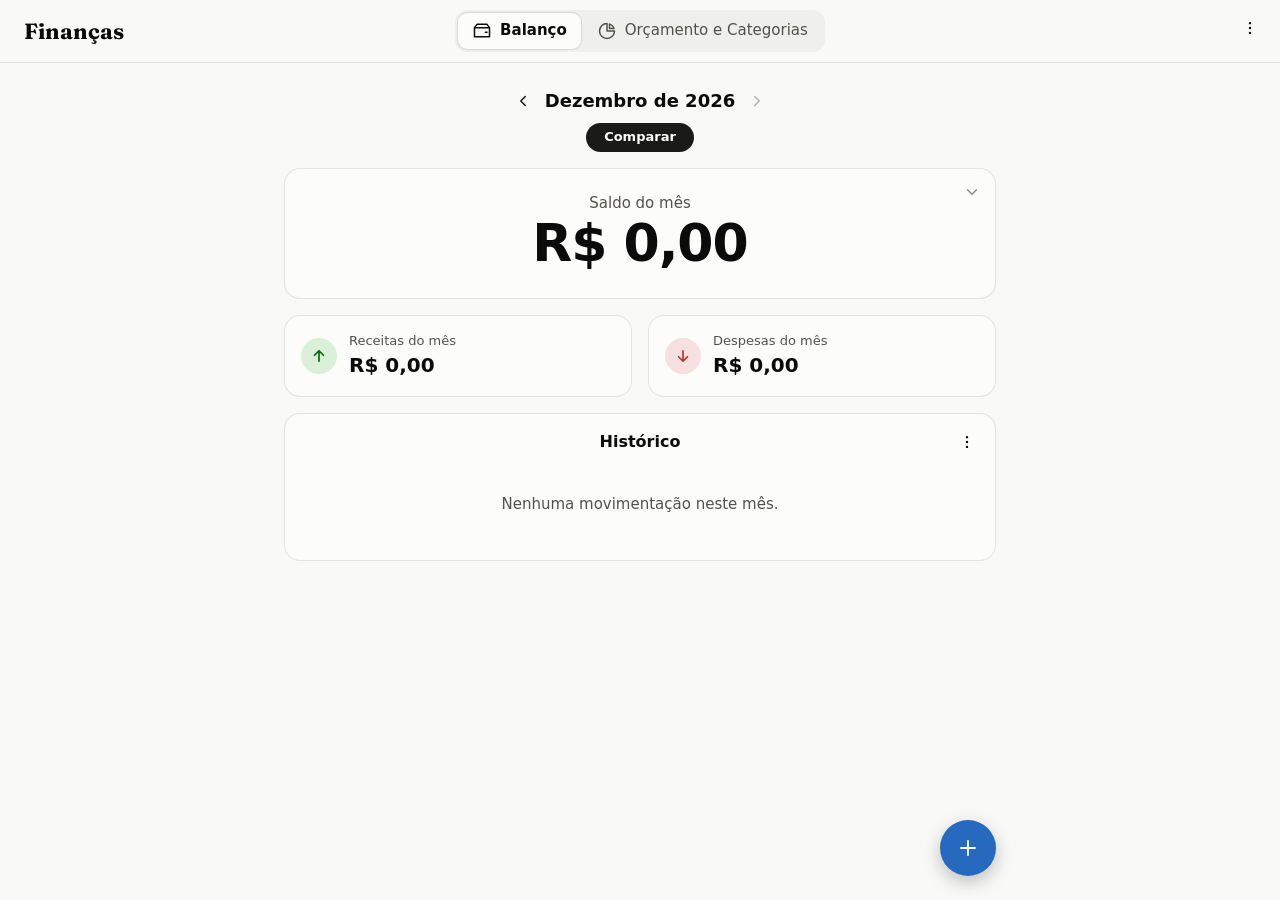
==== index.html @ 1b0b6539 "Finanças Pessoais 2.0 App de finanças pessoais (PWA + APK Android) em HTML, CSS e JavaScript puro: c" ====
<!doctype html>
<html lang="pt-BR">
<head>
  <meta charset="utf-8">
  <meta name="viewport" content="width=device-width, initial-scale=1, viewport-fit=cover">
  <title>Finanças Pessoais</title>
  <meta name="description" content="Controle de receitas, despesas, categorias e orçamentos mensais. Seus dados ficam só neste dispositivo.">
  <meta name="theme-color" content="#f9f9f7" media="(prefers-color-scheme: light)">
  <meta name="theme-color" content="#0d0d0d" media="(prefers-color-scheme: dark)">
  <link rel="manifest" href="manifest.webmanifest">
  <link rel="icon" href="icons/icon-192.png">
  <link rel="apple-touch-icon" href="icons/icon-192.png">
  <link rel="stylesheet" href="css/styles.css">
  <!-- Modo rápido do widget de voz: marcado antes de desenhar, para o app não piscar por trás. -->
  <script>if (new URLSearchParams(location.search).get('voz') === '1') document.documentElement.classList.add('quick');</script>
</head>
<body>
  <header class="top">
    <p class="brand">Finanças</p>
    <nav class="tabs" aria-label="Principal">
      <button type="button" id="tabBalanco">
        <svg viewBox="0 0 24 24" aria-hidden="true"><path d="M3 8h18v11H3zM3 8l3-4h12l3 4M16 13.5h2"/></svg>
        <span>Balanço</span>
      </button>
      <button type="button" id="tabOrcamento">
        <svg viewBox="0 0 24 24" aria-hidden="true"><path d="M12 3a9 9 0 1 0 9 9h-9z"/><path d="M15 3.5A9 9 0 0 1 20.500 9H15z"/></svg>
        <span>Orçamento e Categorias</span>
      </button>
    </nav>
    <div class="app-menu-wrap">
      <button type="button" class="icon-btn" id="appMenuBtn" aria-label="Mais opções" aria-haspopup="menu" aria-expanded="false">
        <svg viewBox="0 0 24 24" aria-hidden="true"><path d="M12 5.5v.01M12 12v.01M12 18.5v.01"/></svg>
      </button>
      <div class="hist-menu app-menu" id="appMenu" role="menu" hidden>
        <button type="button" role="menuitem" id="backupBtn">
          <svg viewBox="0 0 24 24" aria-hidden="true"><path d="M12 4v11M7 10l5 5 5-5M5 19h14"/></svg>
          <span>Fazer backup</span>
        </button>
      </div>
    </div>
  </header>

  <main class="main" id="view"></main>

  <div class="fab-wrap" id="fabWrap">
    <div class="fab-menu" id="fabMenu" hidden>
      <button type="button" class="btn income" id="addIncome">Receita</button>
      <button type="button" class="btn expense" id="addExpense">Despesa</button>
      <button type="button" class="btn voice" id="addVoice">
        <svg viewBox="0 0 24 24" aria-hidden="true"><rect x="9" y="3" width="6" height="11" rx="3"/><path d="M5 11a7 7 0 0 0 14 0M12 18v3"/></svg>
        Por voz
      </button>
    </div>
    <button type="button" class="fab" id="fab" aria-label="Adicionar movimentação" aria-expanded="false" aria-controls="fabMenu">
      <svg viewBox="0 0 24 24" aria-hidden="true"><path d="M12 5v14M5 12h14"/></svg>
    </button>
  </div>
  <button type="button" class="fab fab-manage" id="manageBtn" aria-label="Gerenciar categorias e orçamentos" hidden>
    <svg viewBox="0 0 24 24" aria-hidden="true"><path d="M4 7h10M18 7h2M4 17h2M10 17h10"/><circle cx="16" cy="7" r="2"/><circle cx="8" cy="17" r="2"/></svg>
  </button>

  <dialog id="txDialog" aria-labelledby="txTitle">
    <form id="txForm" novalidate>
      <h2 id="txTitle"></h2>
      <p class="voice-heard" id="txHeard" hidden></p>
      <label class="field">Valor (R$)
        <input id="txAmount" inputmode="decimal" autocomplete="off" placeholder="0,00" required>
      </label>
      <div class="field" id="txCatField">
        <span id="txCatLabel">Categoria</span>
        <select id="txCat" class="sr-only" tabindex="-1" aria-hidden="true"></select>
        <button type="button" class="cat-select" id="txCatBtn" aria-haspopup="listbox" aria-expanded="false" aria-controls="txCatList" aria-labelledby="txCatLabel txCatBtn"></button>
        <div class="cat-picker" id="txCatList" role="listbox" aria-labelledby="txCatLabel" hidden></div>
      </div>
      <label class="field" id="txDescField">Detalhes (opcional)
        <textarea id="txDesc" rows="3" maxlength="300" placeholder="Ex.: corrida até a faculdade"></textarea>
      </label>
      <label class="field" id="txDateField">Data
        <input id="txDate" type="date">
      </label>
      <p class="form-error" id="txError" role="alert"></p>
      <div class="dialog-actions">
        <button type="button" class="btn danger-ghost" id="txDelete" hidden>Excluir</button>
        <span class="spacer"></span>
        <button type="button" class="btn" id="txCancel">Cancelar</button>
        <button type="submit" class="btn primary">Confirmar</button>
      </div>
    </form>
  </dialog>

  <dialog id="manageDialog" class="wide" aria-labelledby="manageTitle">
    <div class="dialog-head">
      <span class="dialog-head-spacer" aria-hidden="true"></span>
      <h2 id="manageTitle">Gerenciar</h2>
      <button type="button" class="icon-btn" id="manageClose" aria-label="Fechar">×</button>
    </div>
    <div class="seg" role="tablist" aria-label="Gerenciamento">
      <button type="button" role="tab" id="manageTabCats">Categorias</button>
      <button type="button" role="tab" id="manageTabBudget">Orçamento</button>
    </div>
    <div id="manageBody"></div>
  </dialog>

  <dialog id="catDialog" aria-labelledby="catTitle">
    <form id="catForm" novalidate>
      <h2 id="catTitle"></h2>
      <fieldset class="field-set" id="catKindField">
        <legend>Tipo</legend>
        <label><input type="radio" name="catKind" value="main" checked> Categoria principal</label>
        <label><input type="radio" name="catKind" value="sub"> Subcategoria</label>
        <label><input type="radio" name="catKind" value="independent"> Categoria independente</label>
      </fieldset>
      <label class="field">Nome
        <input id="catName" maxlength="60" autocomplete="off">
      </label>
      <div class="field" id="catParentField">
        <span id="catParentLabel">Categoria principal</span>
        <select id="catParent" class="sr-only" tabindex="-1" aria-hidden="true"></select>
        <button type="button" class="cat-select" id="catParentBtn" aria-haspopup="listbox" aria-expanded="false" aria-controls="catParentList" aria-labelledby="catParentLabel catParentBtn"></button>
        <div class="cat-picker" id="catParentList" role="listbox" aria-labelledby="catParentLabel" hidden></div>
      </div>
      <div class="field" id="catColorField">
        <span id="catColorLabel">Cor</span>
        <div class="color-grid" id="catColors" role="radiogroup" aria-labelledby="catColorLabel"></div>
      </div>
      <p class="color-note" id="catColorNote" hidden></p>
      <div class="field">
        <span id="catIconLabel">Ícone</span>
        <div class="icon-grid" id="catIcons" role="radiogroup" aria-labelledby="catIconLabel"></div>
      </div>
      <p class="form-error" id="catError" role="alert"></p>
      <div class="dialog-actions">
        <span class="spacer"></span>
        <button type="button" class="btn" id="catCancel">Cancelar</button>
        <button type="submit" class="btn primary">Salvar</button>
      </div>
    </form>
  </dialog>

  <dialog id="subDialog" aria-labelledby="subTitle">
    <div class="dialog-head">
      <span class="dialog-head-spacer" aria-hidden="true"></span>
      <h2 id="subTitle" class="sub-dialog-title"></h2>
      <button type="button" class="icon-btn" id="subClose" aria-label="Fechar">×</button>
    </div>
    <div id="subBody"></div>
  </dialog>

  <dialog id="typeDialog" aria-labelledby="typeTitle">
    <div class="dialog-head">
      <span class="dialog-head-spacer" aria-hidden="true"></span>
      <h2 id="typeTitle" class="sub-dialog-title"></h2>
      <button type="button" class="icon-btn" id="typeClose" aria-label="Fechar">×</button>
    </div>
    <div id="typeBody"></div>
  </dialog>

  <dialog id="histDialog" aria-labelledby="histTitle">
    <div class="dialog-head">
      <span class="dialog-head-spacer" aria-hidden="true"></span>
      <h2 id="histTitle">Editar movimentações</h2>
      <button type="button" class="icon-btn" id="histClose" aria-label="Fechar">×</button>
    </div>
    <p class="hist-sub" id="histSub"></p>
    <div id="histBody"></div>
  </dialog>

  <dialog id="cmpDialog" aria-labelledby="cmpTitle">
    <div class="dialog-head">
      <span class="dialog-head-spacer" aria-hidden="true"></span>
      <h2 id="cmpTitle">Comparar meses</h2>
      <button type="button" class="icon-btn" id="cmpClose" aria-label="Fechar">×</button>
    </div>
    <div id="cmpBody"></div>
  </dialog>

  <dialog id="confirmDialog" aria-labelledby="confirmTitle">
    <form method="dialog">
      <h2 id="confirmTitle"></h2>
      <p id="confirmBody"></p>
      <div class="dialog-actions">
        <span class="spacer"></span>
        <button class="btn" value="cancel">Cancelar</button>
        <button class="btn danger" value="ok" id="confirmOk"></button>
      </div>
    </form>
  </dialog>

  <div id="tooltip" class="tooltip" hidden></div>
  <div id="toast" class="toast" role="status" hidden></div>

  <script type="module" src="js/app.js"></script>
</body>
</html>
---- css/styles.css ----
:root {
  color-scheme: light;
  --page: #f9f9f7;
  --surface: #fcfcfb;
  --ink: #0b0b0b;
  --ink-2: #52514e;
  --muted: #898781;
  --grid: #e1e0d9;
  --axis: #c3c2b7;
  --border: rgba(11, 11, 11, .1);
  --wash: rgba(11, 11, 11, .04);
  --accent: #256abf;
  --income: #006300;
  --income-fill: #0ca30c;
  --expense: #b92f2f;
  --expense-fill: #d03b3b;
  --series-1: #2a78d6;
  --series-2: #eb6834;
  --series-3: #1baf7a;
  --series-4: #eda100;
  --series-5: #e87ba4;
  --series-6: #008300;
  --series-7: #6250d6;
  --series-8: #e34948;
  --tabbar-h: 62px;
  font-family: system-ui, -apple-system, "Segoe UI", sans-serif;
}

@media (prefers-color-scheme: dark) {
  :root {
    color-scheme: dark;
    --page: #0d0d0d;
    --surface: #1a1a19;
    --ink: #f0efec;
    --ink-2: #c3c2b7;
    --grid: #2c2c2a;
    --axis: #383835;
    --border: rgba(255, 255, 255, .1);
    --wash: rgba(255, 255, 255, .06);
    --income: #0ca30c;
    --expense: #e66767;
    --series-1: #3987e5;
    --series-2: #d95926;
    --series-3: #199e70;
    --series-4: #c98500;
    --series-5: #d55181;
    --series-6: #008300;
    --series-7: #9085e9;
    --series-8: #e66767;
  }
}

/* Fonte do título "Finanças" (Fraunces, SIL Open Font License, ver css/fonts/fraunces-OFL.txt). Vai dentro do app: o APK não usa internet. */
@font-face {
  font-family: "Fraunces";
  src: url("fonts/fraunces-700.woff2") format("woff2");
  font-weight: 700;
  font-style: normal;
  font-display: swap;
}

* { box-sizing: border-box; }
/* A página só rola na vertical: nada de arrastar para os lados nem "esticar" nas bordas. */
html, body { max-width: 100%; overflow-x: clip; overscroll-behavior: none; }
html { touch-action: pan-y; -webkit-text-size-adjust: 100%; text-size-adjust: 100%; }
[hidden] { display: none !important; }

body {
  margin: 0;
  background: var(--page);
  color: var(--ink);
  font-size: 15px;
  line-height: 1.45;
}

h1, h2, h3, p { margin: 0; }
h1 { font-size: 18px; font-weight: 650; }
h2 { font-size: 16px; font-weight: 600; }

button, input, select, textarea { font: inherit; color: inherit; }

:focus-visible { outline: 2px solid var(--accent); outline-offset: 2px; }

svg { fill: none; stroke: currentColor; stroke-width: 1.8; stroke-linecap: round; stroke-linejoin: round; }

/* Estrutura */
.top {
  position: sticky; top: 0; z-index: 10;
  display: grid; grid-template-columns: 1fr auto 1fr; align-items: center; gap: 12px;
  min-height: calc(57px + env(safe-area-inset-top, 0px));
  padding: calc(10px + env(safe-area-inset-top, 0px)) 24px 10px;
  background: var(--page);
  border-bottom: 1px solid var(--border);
}
.brand { font-family: "Fraunces", Georgia, serif; font-weight: 700; font-size: 22px; line-height: 1.2; }
.fab svg, .tabs svg { width: 20px; height: 20px; }

.tabs { display: flex; gap: 2px; padding: 3px; border-radius: 12px; background: var(--wash); }
.tabs button {
  display: flex; align-items: center; gap: 8px;
  padding: 7px 14px; border: 0; border-radius: 9px;
  background: none; color: var(--ink-2); font-weight: 500; cursor: pointer;
  transition: background-color .16s, color .16s;
}
.tabs button[aria-current="page"] { background: var(--surface); color: var(--ink); font-weight: 600; box-shadow: 0 0 0 1px var(--border); }

.main {
  max-width: 760px; margin-inline: auto;
  padding: 20px 24px 112px;
  display: flex; flex-direction: column; gap: 16px;
  animation: enter .18s ease-out;
}

@keyframes enter { from { opacity: 0; transform: translateY(4px); } }

/* Seletor de mês */
.month { display: flex; align-items: center; justify-content: center; flex-wrap: wrap; gap: 2px 4px; }
.month h1 { min-width: 160px; text-align: center; }
.month-actions { flex-basis: 100%; display: flex; justify-content: center; }
.compare-btn {
  margin-top: 2px; padding: 5px 18px; border-radius: 999px; border: 0;
  background: #1a1a19; color: #fff; font: inherit; font-size: 13px; font-weight: 600; cursor: pointer;
}
.compare-btn:hover { filter: brightness(1.08); }
@media (prefers-color-scheme: dark) { .compare-btn { box-shadow: 0 0 0 1px rgba(255, 255, 255, .14); } }

/* Controles */
.btn {
  border: 1px solid var(--border); background: var(--surface);
  border-radius: 10px; padding: 8px 14px; cursor: pointer; font-weight: 500;
  transition: filter .14s, background-color .14s;
}
.btn:hover { background: var(--wash); }
.btn.primary { background: var(--accent); color: #fff; border-color: transparent; }
.btn.income { background: #0a7f0a; color: #fff; border-color: transparent; }
.btn.expense { background: var(--expense-fill); color: #fff; border-color: transparent; }
.btn.voice { display: inline-flex; align-items: center; justify-content: center; gap: 8px; background: var(--accent); color: #fff; border-color: transparent; }
.btn.voice svg { width: 18px; height: 18px; stroke-width: 2; }
.btn.voice:hover { filter: brightness(1.08); }
.voice-heard { margin-top: -6px; padding: 8px 12px; border-radius: 12px; background: var(--wash); color: var(--ink-2); font-size: 14px; font-style: italic; overflow-wrap: anywhere; }
.voice-check { display: block; margin-top: 4px; font-style: normal; color: var(--ink); }
.voice-swap { margin-left: 2px; padding: 2px 8px; border: 0; border-radius: 99px; background: color-mix(in srgb, var(--accent) 16%, transparent); color: var(--accent); font: inherit; font-weight: 600; cursor: pointer; }
.btn.danger { background: var(--expense-fill); color: #fff; border-color: transparent; }
.btn.primary:hover, .btn.income:hover, .btn.expense:hover, .btn.danger:hover { filter: brightness(1.08); }
.btn.danger-ghost { color: var(--expense); }

.icon-btn {
  display: inline-grid; place-items: center; flex: none;
  width: 36px; height: 36px; padding: 0; border: 0; border-radius: 9px;
  background: none; cursor: pointer; font-size: 22px; line-height: 1;
}
.icon-btn svg { width: 18px; height: 18px; }
.icon-btn:hover:not(:disabled) { background: var(--wash); }
.icon-btn:disabled { opacity: .3; cursor: default; }

input:not([type="radio"]), select, textarea {
  width: 100%; min-height: 40px; padding: 8px 10px;
  background: var(--surface);
  border: 1px solid var(--axis); border-radius: 9px;
}

.field { display: block; color: var(--ink-2); font-size: 13px; font-weight: 500; }
.field textarea { display: block; resize: vertical; line-height: 1.4; }
.field input, .field select, .field textarea { margin-top: 4px; color: var(--ink); font-size: 15px; font-weight: 400; }

.field-set { display: flex; flex-direction: column; gap: 6px; margin: 0; padding: 0; border: 0; }
.field-set legend { padding: 0; margin-bottom: 4px; color: var(--ink-2); font-size: 13px; font-weight: 500; }
.field-set label { display: flex; align-items: center; gap: 8px; }

.seg { display: flex; gap: 2px; padding: 3px; border-radius: 10px; background: var(--wash); }
.seg button {
  flex: 1; padding: 6px 14px; border: 0; border-radius: 8px;
  background: none; color: var(--ink-2); font-weight: 500; cursor: pointer;
}
.seg button[aria-selected="true"] { background: var(--surface); color: var(--ink); box-shadow: 0 0 0 1px var(--border); }

/* Botão flutuante */
.fab-wrap, .fab-manage {
  position: fixed; z-index: 9;
  right: max(24px, calc((100vw - 760px) / 2 + 24px));
  bottom: calc(24px + env(safe-area-inset-bottom, 0px));
}
.fab-wrap { display: flex; flex-direction: column; align-items: flex-end; gap: 10px; }
.fab {
  display: grid; place-items: center;
  width: 56px; height: 56px; padding: 0; border: 0; border-radius: 50%;
  background: var(--accent); color: #fff; cursor: pointer;
  box-shadow: 0 6px 18px rgba(0, 0, 0, .24);
  transition: transform .18s, filter .14s;
}
.fab svg { width: 24px; height: 24px; }
.fab:hover { filter: brightness(1.08); }
.fab[aria-expanded="true"] { transform: rotate(45deg); }
.fab-menu { display: flex; flex-direction: column; gap: 8px; animation: enter .14s ease-out; }
.fab-menu .btn { min-width: 124px; padding: 10px 16px; border-radius: 12px; box-shadow: 0 4px 14px rgba(0, 0, 0, .2); }

/* Diálogos e avisos */
dialog {
  width: min(420px, calc(100vw - 32px)); max-height: calc(100dvh - 32px);
  border: 1px solid var(--border); border-radius: 16px; padding: 20px;
  background: var(--surface); color: var(--ink);
}
dialog.wide { width: min(620px, calc(100vw - 32px)); height: min(720px, calc(100dvh - 32px)); }
dialog[open] { animation: enter .16s ease-out; }
dialog::backdrop { background: rgba(0, 0, 0, .45); }
dialog form { display: flex; flex-direction: column; gap: 14px; }
.dialog-head { display: grid; grid-template-columns: 36px 1fr 36px; align-items: center; margin-bottom: 12px; }
.dialog-head h2 { text-align: center; }
.dialog-actions { display: flex; flex-wrap: wrap; gap: 8px; margin-top: 4px; }
.spacer { flex: 1; }
.form-error { color: var(--expense); font-size: 14px; }
.form-error:empty { display: none; }

.toast {
  position: fixed; left: 50%; transform: translateX(-50%); z-index: 30;
  bottom: calc(24px + env(safe-area-inset-bottom, 0px));
  max-width: calc(100vw - 32px);
  display: flex; align-items: center; gap: 14px;
  padding: 10px 14px; border-radius: 10px;
  background: var(--ink); color: var(--page);
}
.toast button { border: 0; padding: 0; background: none; color: inherit; font-weight: 700; text-decoration: underline; cursor: pointer; }

.tooltip {
  position: fixed; z-index: 40; pointer-events: none;
  min-width: 130px; padding: 8px 10px; border-radius: 8px;
  background: var(--surface); border: 1px solid var(--border);
  box-shadow: 0 4px 16px rgba(0, 0, 0, .16);
  font-size: 13px;
}
.tooltip-title { color: var(--ink-2); margin-bottom: 4px; }
.tooltip-row { display: flex; align-items: center; gap: 8px; }
.tooltip-row strong { font-variant-numeric: tabular-nums; }
.tooltip-row span { color: var(--ink-2); }

/* Balanço */
.card {
  background: var(--surface);
  border: 1px solid var(--border); border-radius: 16px;
  padding: 16px;
}
.card > h2 { margin-bottom: 8px; }

.hero { padding: 24px 16px; text-align: center; }
.hero-label { color: var(--ink-2); }
.hero-value { font-size: clamp(40px, 11vw, 52px); font-weight: 650; line-height: 1.15; letter-spacing: -.02em; overflow-wrap: anywhere; }
.hero-value.negative { color: var(--expense); }

.tiles { display: grid; grid-template-columns: 1fr 1fr; gap: 16px; }
.tile { display: flex; align-items: center; gap: 12px; min-width: 0; }
.tile > div { min-width: 0; }
.tile-label { color: var(--ink-2); font-size: 13px; }
.tile-value { font-size: 20px; font-weight: 600; overflow-wrap: anywhere; }

.badge-icon { display: grid; place-items: center; flex: none; width: 36px; height: 36px; border-radius: 50%; }
.badge-icon svg { width: 18px; height: 18px; stroke-width: 2.2; }
.badge-icon.income { color: var(--income); background: color-mix(in srgb, var(--income-fill) 14%, transparent); }
.badge-icon.expense { color: var(--expense); background: color-mix(in srgb, var(--expense-fill) 14%, transparent); }

.tx-list { list-style: none; margin: 0 -8px; padding: 0; }
.tx-row {
  display: flex; align-items: center; gap: 12px;
  width: 100%; padding: 9px 8px;
  background: none; border: 0; border-radius: 10px; text-align: left; cursor: pointer;
}
.tx-row:hover { background: var(--wash); }
.tx-row.static { cursor: default; }
.tx-row.static:hover { background: none; }
.tx-main { flex: 1; min-width: 0; }
.tx-name { display: block; font-weight: 500; overflow-wrap: anywhere; }
.tx-meta { display: block; color: var(--ink-2); font-size: 13px; }
.tx-desc { display: block; color: var(--ink-2); font-size: 13px; font-style: italic; white-space: pre-line; overflow-wrap: anywhere; }
.tx-value { font-variant-numeric: tabular-nums; font-weight: 600; white-space: nowrap; }
.tx-value.income { color: var(--income); }
.tx-value.expense { color: var(--expense); }
.tx-edit { flex: none; width: 16px; height: 16px; color: var(--muted); }

.empty { padding: 28px 12px; text-align: center; color: var(--ink-2); }

/* Orçamento e Categorias */
.donut-card { display: flex; flex-direction: column; align-items: center; gap: 16px; }
.donut { position: relative; width: 220px; max-width: 100%; aspect-ratio: 1; }
.donut svg { display: block; width: 100%; height: 100%; }
.donut circle { fill: none; stroke-linecap: butt; }
.donut .segment { cursor: default; outline: none; transition: stroke-width .14s; }
.donut .segment:hover, .donut .segment:focus { stroke-width: 28; }
.donut-center {
  position: absolute; inset: 0; pointer-events: none;
  display: flex; flex-direction: column; align-items: center; justify-content: center; text-align: center;
}
.donut-center span { color: var(--ink-2); font-size: 13px; }
.donut-center strong { font-size: 20px; font-weight: 650; }

.legend { width: 100%; display: flex; flex-wrap: wrap; justify-content: center; gap: 8px 20px; }
.legend-row { display: flex; align-items: center; gap: 8px; font-size: 14px; white-space: nowrap; }
.key { width: 10px; height: 10px; border-radius: 3px; flex: none; }
.cat-icon { width: 36px; height: 36px; border-radius: 50%; object-fit: cover; flex: none; display: block; }
.cat-icon.small { width: 28px; height: 28px; }
.sub-name { display: flex; align-items: center; gap: 10px; min-width: 0; overflow-wrap: anywhere; }

.cat-card { padding: 0; overflow: hidden; }
.cat-head { display: flex; align-items: center; gap: 10px; min-height: 60px; padding: 8px 8px 8px 16px; }
.cat-title { flex: 1; min-width: 0; font-weight: 600; overflow-wrap: anywhere; }
.cat-total { font-variant-numeric: tabular-nums; font-weight: 600; white-space: nowrap; }
.cat-spacer { width: 36px; flex: none; }
.cat-arrow svg { transition: transform .22s ease; }
.cat-card.open .cat-arrow svg { transform: rotate(180deg); }
.cat-body { display: grid; grid-template-rows: 0fr; visibility: hidden; transition: grid-template-rows .22s ease, visibility .22s; }
.cat-card.open .cat-body { grid-template-rows: 1fr; visibility: visible; }
.cat-body > div { min-height: 0; overflow: hidden; }
.sub-item { border-top: 1px solid var(--grid); }
.sub-row {
  display: flex; align-items: center; justify-content: space-between; gap: 12px; width: 100%;
  padding: 10px 16px 10px 36px; background: none; border: 0; color: inherit; font: inherit; text-align: left; cursor: pointer;
}
.sub-row:hover { background: var(--wash); }
.sub-label { min-width: 0; white-space: nowrap; overflow: hidden; text-overflow: ellipsis; }
.sub-bar { display: flex; flex-direction: column; align-items: flex-end; gap: 3px; width: 112px; flex: none; }
.sub-pct { font-size: 11px; font-weight: 600; line-height: 1; font-variant-numeric: tabular-nums; color: var(--ink-2); }
.sub-track { position: relative; display: block; width: 100%; height: 8px; border-radius: 99px; background: var(--grid); overflow: hidden; }
.sub-fill { display: block; height: 100%; border-radius: 99px; transition: width .3s ease; }
.sub-bar.low .sub-fill { background: #16a34a; }
.sub-bar.mid .sub-fill { background: #f97316; }
.sub-bar.high .sub-fill { background: #dc2626; }
.sub-bar.low .sub-pct { color: #16a34a; }
.sub-bar.mid .sub-pct { color: #ea580c; }
.sub-bar.high .sub-pct { color: #dc2626; }
.sub-bar.none .sub-pct { font-weight: 500; color: var(--muted); }
#subDialog { width: min(420px, calc(100vw - 32px)); max-height: min(640px, calc(100dvh - 48px)); display: none; flex-direction: column; }
#subDialog[open] { display: flex; }
#subBody { min-height: 0; overflow-y: auto; overscroll-behavior: contain; }
.sub-dialog-title { display: flex; align-items: center; justify-content: center; gap: 10px; min-width: 0; }
.sub-dialog-title span { white-space: nowrap; overflow: hidden; text-overflow: ellipsis; }
.sub-summary { display: flex; flex-direction: column; align-items: center; gap: 2px; padding: 14px 12px; border-radius: 14px; background: var(--wash); text-align: center; }
.sub-summary-label { font-size: 13px; color: var(--ink-2); }
.sub-summary-value { font-size: 28px; font-weight: 650; letter-spacing: -.01em; font-variant-numeric: tabular-nums; color: var(--expense); }
.sub-summary-budget { display: flex; flex-direction: column; align-items: center; gap: 4px; width: 100%; max-width: 240px; margin-top: 6px; font-size: 12px; color: var(--ink-2); }
.sub-summary-budget .sub-bar { width: 100%; }
.sub-list-title { margin: 16px 0 4px; font-size: 14px; font-weight: 600; color: var(--ink-2); }
.sub-txs { list-style: none; margin: 0; padding: 0; }
.sub-tx { display: flex; align-items: center; justify-content: space-between; gap: 12px; padding: 7px 0; border-top: 1px solid var(--grid); }
.sub-tx:first-child { border-top: 0; }
.sub-tx-main { min-width: 0; display: flex; flex-direction: column; }
.sub-tx-desc { font-size: 14px; overflow-wrap: anywhere; }
.sub-tx-desc.none { color: var(--muted); font-style: italic; }
.sub-tx-date { font-size: 12px; color: var(--ink-2); }
.sub-tx-value { font-size: 14px; font-weight: 600; font-variant-numeric: tabular-nums; white-space: nowrap; color: var(--expense); }
.sub-empty { margin: 0; padding: 8px 0; font-size: 14px; color: var(--muted); }
.sub-row span:last-child { font-variant-numeric: tabular-nums; white-space: nowrap; }

/* Modo rápido do widget: só a janela de cadastro, por cima da tela inicial do celular. */
html.quick, html.quick body { background: transparent !important; }
html.quick body > :not(dialog) { display: none !important; }

/* Seletor de categoria */
.sr-only { position: absolute; width: 1px; height: 1px; margin: -1px; padding: 0; overflow: hidden; clip: rect(0 0 0 0); white-space: nowrap; border: 0; }
.cat-select {
  display: flex; align-items: center; gap: 10px; width: 100%; min-height: 48px; margin-top: 4px; padding: 8px 12px;
  background: var(--surface); color: var(--ink); border: 1px solid var(--axis); border-radius: 14px;
  font-size: 15px; font-weight: 500; text-align: left; cursor: pointer;
}
.cat-select:hover { background: var(--wash); }
.cat-select.open { border-color: var(--accent); }
.cat-select-text { flex: 1; min-width: 0; white-space: nowrap; overflow: hidden; text-overflow: ellipsis; }
.cat-select-text.is-placeholder { color: var(--muted); font-weight: 400; }
.cat-select-arrow { width: 18px; height: 18px; flex: none; color: var(--muted); transition: transform .18s ease; }
.cat-select.open .cat-select-arrow { transform: rotate(180deg); }
.cat-picker {
  display: flex; flex-direction: column; gap: 10px; margin-top: 8px; padding: 8px;
  max-height: min(340px, 45dvh); overflow-y: auto; overscroll-behavior: contain;
  background: var(--page); border: 1px solid var(--border); border-radius: 16px;
  animation: enter .14s ease-out;
}
.cat-group { display: flex; flex-direction: column; gap: 2px; }
.cat-group-title {
  display: flex; align-items: center; gap: 8px; padding: 6px 8px 4px;
  color: var(--ink-2); font-size: 12px; font-weight: 600; letter-spacing: .02em; text-transform: uppercase;
}
.cat-icon.tiny { width: 18px; height: 18px; }
.cat-option {
  display: flex; align-items: center; gap: 12px; width: 100%; min-height: 48px; padding: 6px 10px;
  background: none; color: var(--ink); border: 0; border-radius: 12px;
  font-size: 15px; font-weight: 500; text-align: left; cursor: pointer;
}
.cat-option.child { padding-left: 18px; font-weight: 400; }
.cat-option:hover { background: var(--wash); }
.cat-option.selected { background: color-mix(in srgb, var(--accent) 14%, transparent); }
.cat-option-name { flex: 1; min-width: 0; white-space: nowrap; overflow: hidden; text-overflow: ellipsis; }
.cat-check { width: 18px; height: 18px; flex: none; color: var(--accent); stroke-width: 2.4; }

/* Painel de gerenciamento */
#manageBody { margin-top: 14px; }
.panel-actions { display: flex; flex-wrap: wrap; gap: 8px; margin-bottom: 12px; }
.note { color: var(--ink-2); font-size: 14px; }
.manage-row {
  display: flex; align-items: center; gap: 8px; min-height: 48px;
  padding-block: 6px; border-top: 1px solid var(--grid);
}
.manage-row:first-of-type { border-top: 0; }
.manage-row.child { padding-left: 24px; }
.manage-text { flex: 1; min-width: 0; display: flex; flex-direction: column; align-items: flex-start; gap: 2px; }
.manage-name { max-width: 100%; font-weight: 500; white-space: nowrap; overflow: hidden; text-overflow: ellipsis; }
.manage-row { gap: 6px; }
.manage-row .icon-btn { width: 32px; height: 32px; flex: none; }
.manage-row .tag { padding: 1px 7px; font-size: 11px; }
.manage-row.child .manage-name { font-weight: 400; }
.tag { padding: 1px 8px; border-radius: 99px; background: var(--wash); color: var(--ink-2); font-size: 12px; white-space: nowrap; }
.icon-btn.delete { color: var(--expense); }

.budget-row { padding-block: 12px; border-top: 1px solid var(--grid); }
.budget-row.child { padding-left: 24px; }
.budget-top { display: grid; grid-template-columns: 28px 1fr 130px; gap: 10px; align-items: center; }
.budget-top label, .budget-name { min-width: 0; font-weight: 500; white-space: nowrap; overflow: hidden; text-overflow: ellipsis; }
.budget-row.is-main .budget-top { grid-template-columns: 28px 1fr; }
.budget-row.is-main .budget-name { font-weight: 600; }
.budget-row.child .budget-top label { font-weight: 400; }
.budget-top input { min-height: 36px; padding: 6px 8px; text-align: center; font-variant-numeric: tabular-nums; }
.cat-icon.placeholder { border-radius: 50%; background: var(--wash); }

@media (max-width: 760px) {
  .top { grid-template-columns: 1fr; padding-inline: 16px; }
  .brand { text-align: center; }
  .tabs {
    position: fixed; inset: auto 0 0 0; z-index: 10; gap: 0;
    padding: 4px 4px calc(4px + env(safe-area-inset-bottom, 0px));
    background: var(--surface); border-radius: 0; border-top: 1px solid var(--border);
  }
  .tabs button { flex: 1; min-width: 0; flex-direction: column; gap: 1px; padding: 6px 0; font-size: 11px; }
  .tabs button[aria-current="page"] { background: none; box-shadow: none; }
  .main { padding: 14px 16px calc(var(--tabbar-h) + 96px + env(safe-area-inset-bottom, 0px)); }
  .fab-wrap, .fab-manage { right: 16px; bottom: calc(var(--tabbar-h) + 16px + env(safe-area-inset-bottom, 0px)); }
  .toast { bottom: calc(var(--tabbar-h) + 12px + env(safe-area-inset-bottom, 0px)); }
  dialog.wide { width: calc(100vw - 16px); height: calc(100dvh - 16px); max-height: none; padding: 16px; }
}

@media (max-width: 420px) {
  .tile { flex-direction: column; align-items: flex-start; gap: 8px; }
  .budget-top { grid-template-columns: 28px 1fr 92px; gap: 8px; }
  .budget-top input { padding-inline: 4px; }
}

@media (max-width: 350px) {
  .budget-top { grid-template-columns: 28px 1fr 84px; gap: 8px; }
  .budget-top label, .manage-name { font-size: 14px; }
  dialog.wide { padding: 12px; }
}

@media (prefers-reduced-motion: reduce) {
  *, *::before, *::after { animation: none !important; transition: none !important; }
}

/* Comparar meses */
#cmpDialog { width: min(440px, calc(100vw - 32px)); max-height: min(720px, calc(100dvh - 48px)); display: none; flex-direction: column; }
#cmpDialog[open] { display: flex; }
#cmpDialog h2 { text-align: center; }
#cmpBody { min-height: 0; overflow-y: auto; overscroll-behavior: contain; }
.cmp-months { display: grid; grid-template-columns: 1fr 1fr; gap: 10px; }
.cmp-total { display: flex; flex-direction: column; align-items: center; gap: 4px; padding: 12px 8px; border-radius: 14px; background: var(--wash); text-align: center; min-width: 0; }
.cmp-total strong { font-size: 20px; font-weight: 650; font-variant-numeric: tabular-nums; }
.cmp-total-label { display: flex; align-items: center; gap: 6px; font-size: 13px; color: var(--ink-2); min-height: 30px; }
.cmp-dot { flex: none; width: 9px; height: 9px; border-radius: 50%; display: inline-block; }
.cmp-pick { display: flex; align-items: center; gap: 6px; min-height: 30px; max-width: 100%; }
.cmp-pick select {
  min-width: 0; max-width: 100%; padding: 4px 26px 4px 10px; border-radius: 999px; border: 1px solid var(--border);
  background: var(--surface) url("data:image/svg+xml,%3Csvg xmlns='http://www.w3.org/2000/svg' viewBox='0 0 24 24' fill='none' stroke='%23898781' stroke-width='2.5' stroke-linecap='round' stroke-linejoin='round'%3E%3Cpath d='M6 9l6 6 6-6'/%3E%3C/svg%3E") no-repeat right 8px center / 12px;
  color: var(--ink); font: inherit; font-size: 13px; appearance: none; -webkit-appearance: none; text-overflow: ellipsis;
}
.cmp-verdict { margin: 10px 0 0; text-align: center; font-size: 13px; color: var(--ink-2); }
.cmp-verdict.up { color: var(--expense); }
.cmp-verdict.down { color: var(--income); }
.cmp-chart-title { text-align: center; margin: 16px 0 4px; font-size: 14px; font-weight: 600; color: var(--ink-2); }
.cmp-chart-foot { margin: 0; text-align: center; font-size: 11px; color: var(--muted); }
.line-chart svg { display: block; width: 100%; height: auto; overflow: visible; }
.line-grid { stroke: var(--grid); stroke-width: 1; }
.line-axis { fill: var(--muted); stroke: none; font-size: 10px; font-family: system-ui, sans-serif; }
.line-path { fill: none; stroke-width: 2.5; stroke-linecap: round; stroke-linejoin: round; }
.line-dot { stroke: var(--surface); stroke-width: 2; outline: none; }
.cmp-cols { display: grid; grid-template-columns: 1fr 1fr; gap: 12px; }
.cmp-col { min-width: 0; }
.cmp-col-title { display: flex; align-items: center; gap: 6px; margin: 4px 0 6px; font-size: 13px; font-weight: 600; }
.cmp-top { list-style: none; margin: 0; padding: 0; display: flex; flex-direction: column; gap: 8px; }
.cmp-top li { display: flex; align-items: center; gap: 8px; min-width: 0; }
.cmp-top-text { display: flex; flex-direction: column; min-width: 0; }
.cmp-top-name { font-size: 13px; white-space: nowrap; overflow: hidden; text-overflow: ellipsis; }
.cmp-top-value { font-size: 12px; color: var(--ink-2); font-variant-numeric: tabular-nums; }
.cmp-none { margin: 0; font-size: 13px; color: var(--muted); }
#cmpBody .sub-list-title { text-align: center; }
.cmp-type { width: min(260px, 100%); margin: 14px auto 0; }
.cmp-type button { flex: 1; }

/* Formulário de receita/despesa: título centralizado e botões lado a lado, do mesmo tamanho */
#txTitle { text-align: center; }
#txDialog .dialog-actions { display: grid; grid-auto-flow: column; grid-auto-columns: 1fr; gap: 8px; }
#txDialog .dialog-actions .spacer { display: none; }
#txDialog .dialog-actions .btn { width: 100%; padding-left: 8px; padding-right: 8px; text-align: center; }

/* Toque com cara de app: sem o flash azul do navegador e com um leve "afundar" ao pressionar */
* { -webkit-tap-highlight-color: transparent; }
button, .btn, .tx-row, .sub-row, .cat-option, .cat-select, .seg button, .compare-btn, .icon-btn, .fab, .tabs button, [role="tab"] {
  -webkit-user-select: none; user-select: none; touch-action: manipulation;
  transition: transform .12s ease, filter .14s, background-color .14s, opacity .14s;
}
.fab { transition: transform .18s ease, filter .14s; }
button:active:not(:disabled), .btn:active:not(:disabled) { transform: scale(.96); }
/* Itens largos (linhas, cards, opções) afundam menos */
.tx-row:active:not(:disabled), .sub-row:active:not(:disabled), .cat-option:active:not(:disabled),
.cat-select:active:not(:disabled), .cat-card button:active:not(:disabled), .manage-row button.manage-main:active:not(:disabled) { transform: scale(.985); }
.fab:active { transform: scale(.92); }
.fab[aria-expanded="true"]:active { transform: rotate(45deg) scale(.92); }
.btn.primary:active, .btn.income:active, .btn.expense:active, .btn.danger:active, .btn.voice:active, .compare-btn:active { filter: brightness(.92); }
@media (prefers-reduced-motion: reduce) {
  button:active, .btn:active, .tx-row:active, .sub-row:active, .cat-option:active, .fab:active { transform: none; }
}

/* Card Histórico: título centralizado e menu de três pontinhos */
.hist-head { position: relative; display: flex; justify-content: center; align-items: center; min-height: 36px; margin: -6px 0 6px; }
.hist-head h2 { text-align: center; }
.hist-more { position: absolute; right: -6px; top: 50%; translate: 0 -50%; }
.hist-more svg { stroke-width: 3.2; }
.hist-menu {
  position: absolute; right: -4px; top: calc(100% + 2px); z-index: 20; min-width: 150px; padding: 6px;
  background: var(--surface); border: 1px solid var(--border); border-radius: 12px; box-shadow: 0 10px 28px rgba(0, 0, 0, .18);
  animation: enter .14s ease;
}
.hist-menu button {
  display: flex; align-items: center; gap: 10px; width: 100%; padding: 9px 10px; border: 0; border-radius: 8px;
  background: none; color: var(--ink); font: inherit; font-weight: 500; text-align: left; cursor: pointer;
}
.hist-menu button:hover { background: var(--wash); }
.hist-menu svg { width: 18px; height: 18px; color: var(--ink-2); }
#histDialog { width: min(440px, calc(100vw - 32px)); max-height: min(720px, calc(100dvh - 48px)); display: none; flex-direction: column; }
#histDialog[open] { display: flex; }
#histBody { min-height: 0; overflow-y: auto; overscroll-behavior: contain; }
.hist-sub { margin: -6px 0 10px; text-align: center; font-size: 13px; color: var(--ink-2); }

/* Lápis no canto superior esquerdo dos cards Saldo e gráfico, com menu de opções */
.donut-card, .hero { position: relative; }
.pop-wrap { position: absolute; right: 8px; top: 8px; z-index: 15; text-align: left; }
.pop-btn { width: 30px; height: 30px; color: var(--muted); }
.pop-btn svg { width: 18px; height: 18px; transition: transform .22s ease; }
.pop-btn[aria-expanded="true"] svg { transform: rotate(180deg); }
.pop-btn[aria-expanded="true"] { color: var(--ink); background: var(--wash); }
.pop-menu {
  position: absolute; right: 0; top: calc(100% + 4px); width: min(300px, calc(100vw - 64px)); padding: 10px;
  display: flex; flex-direction: column; gap: 6px;
  background: var(--surface); border: 1px solid var(--border); border-radius: 14px; box-shadow: 0 10px 28px rgba(0, 0, 0, .18);
  animation: enter .14s ease;
}
.pop-title { margin: 2px 2px 0; font-size: 12px; font-weight: 600; color: var(--ink-2); }
.chart-seg { width: 100%; }
.chart-seg button { flex: 1; padding: 6px 8px; font-size: 13px; white-space: nowrap; }

/* Botão de calendário no seletor de período e o campo do dia */
.chart-seg .seg-icon { flex: 0 0 40px; display: grid; place-items: center; padding: 6px 0; }
.chart-seg .seg-icon svg { width: 17px; height: 17px; }
.pop-date { display: flex; align-items: center; gap: 10px; margin-top: 2px; font-size: 13px; color: var(--ink-2); }
.pop-date input { flex: 1; min-width: 0; padding: 7px 10px; border: 1px solid var(--border); border-radius: 10px; background: var(--surface); color: var(--ink); font: inherit; }

/* Cards Receitas/Despesas tocáveis e a janela com só aquele tipo de movimentação */
button.tile { width: 100%; font: inherit; color: inherit; text-align: left; cursor: pointer; }
button.tile:hover { background: color-mix(in srgb, var(--surface) 92%, var(--ink)); }
.badge-icon.small { width: 28px; height: 28px; }
.badge-icon.small svg { width: 15px; height: 15px; }
#typeDialog { width: min(440px, calc(100vw - 32px)); max-height: min(720px, calc(100dvh - 48px)); display: none; flex-direction: column; }
#typeDialog[open] { display: flex; }
#typeBody { min-height: 0; overflow-y: auto; overscroll-behavior: contain; }
.sub-summary-value.income { color: var(--income); }
.type-list { margin-top: 10px; }

/* Três pontinhos no topo, à direita do título, com o menu de backup */
.app-menu-wrap { position: absolute; right: max(12px, env(safe-area-inset-right, 0px)); top: calc(env(safe-area-inset-top, 0px) + 10px); }
.app-menu-wrap #appMenuBtn svg { stroke-width: 3.2; }
.app-menu { right: 0; left: auto; top: calc(100% + 4px); min-width: 180px; }

/* Escolha de cor e ícone no cadastro de categoria */
.color-grid { display: flex; flex-wrap: wrap; gap: 10px; margin-top: 8px; padding: 2px; }
.color-choice {
  width: 30px; height: 30px; padding: 0; border: 0; border-radius: 50%; cursor: pointer;
  background: var(--swatch); box-shadow: inset 0 0 0 1px rgba(0, 0, 0, .08);
}
.color-choice.selected { box-shadow: 0 0 0 2px var(--surface), 0 0 0 4px var(--swatch); }
.color-note { margin: 0; color: var(--ink-2); font-size: 13px; }
.icon-grid {
  display: grid; grid-template-columns: repeat(auto-fill, minmax(46px, 1fr)); gap: 4px;
  margin-top: 6px; padding: 6px; max-height: min(232px, 34dvh); overflow-y: auto; overscroll-behavior: contain;
  border: 1px solid var(--border); border-radius: 14px; background: var(--page);
}
.icon-choice {
  display: grid; place-items: center; aspect-ratio: 1; padding: 4px;
  border: 0; border-radius: 12px; background: none; cursor: pointer;
}
.icon-choice-svg { width: 36px; height: 36px; display: block; }
.icon-choice.selected { background: color-mix(in srgb, var(--accent) 16%, transparent); box-shadow: inset 0 0 0 2px var(--accent); }
.manage-row .add-sub { color: var(--accent); }
svg.cat-icon { overflow: visible; }

/* Aba vazia */
.welcome-card { display: flex; flex-direction: column; align-items: center; gap: 10px; text-align: center; }
.welcome-card h2 { margin: 0; font-size: 18px; }
.cat-empty { padding: 10px; text-align: center; }
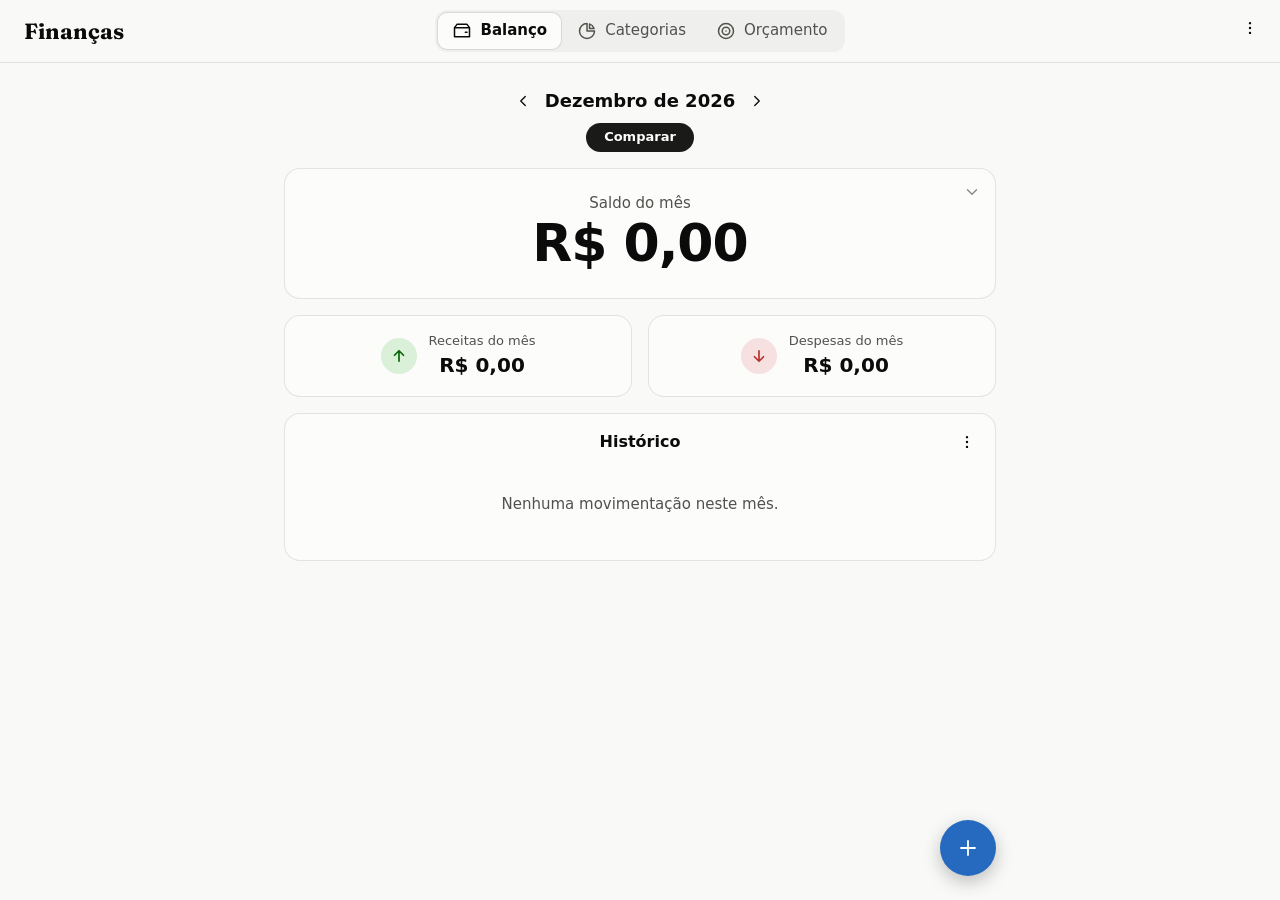
==== commit fc60584d: "Finanças Pessoais 2.3 - Três abas: Balanço, Categorias e Orçamento (orçamento numa aba própria;   só" ====
--- a/index.html
+++ b/index.html
@@ -22,9 +22,13 @@
         <svg viewBox="0 0 24 24" aria-hidden="true"><path d="M3 8h18v11H3zM3 8l3-4h12l3 4M16 13.5h2"/></svg>
         <span>Balanço</span>
       </button>
+      <button type="button" id="tabCategorias">
+        <svg viewBox="0 0 24 24" aria-hidden="true"><path d="M12 3a9 9 0 1 0 9 9h-9z"/><path d="M15 3.5A9 9 0 0 1 20.500 9H15z"/></svg>
+        <span>Categorias</span>
+      </button>
       <button type="button" id="tabOrcamento">
-        <svg viewBox="0 0 24 24" aria-hidden="true"><path d="M12 3a9 9 0 1 0 9 9h-9z"/><path d="M15 3.5A9 9 0 0 1 20.500 9H15z"/></svg>
-        <span>Orçamento e Categorias</span>
+        <svg viewBox="0 0 24 24" aria-hidden="true"><circle cx="12" cy="12" r="9"/><circle cx="12" cy="12" r="4.500"/><path d="M12 12v.01"/></svg>
+        <span>Orçamento</span>
       </button>
     </nav>
     <div class="app-menu-wrap">
@@ -55,7 +59,7 @@
       <svg viewBox="0 0 24 24" aria-hidden="true"><path d="M12 5v14M5 12h14"/></svg>
     </button>
   </div>
-  <button type="button" class="fab fab-manage" id="manageBtn" aria-label="Gerenciar categorias e orçamentos" hidden>
+  <button type="button" class="fab fab-manage" id="manageBtn" aria-label="Gerenciar categorias" hidden>
     <svg viewBox="0 0 24 24" aria-hidden="true"><path d="M4 7h10M18 7h2M4 17h2M10 17h10"/><circle cx="16" cy="7" r="2"/><circle cx="8" cy="17" r="2"/></svg>
   </button>
 
@@ -63,6 +67,7 @@
     <form id="txForm" novalidate>
       <h2 id="txTitle"></h2>
       <p class="voice-heard" id="txHeard" hidden></p>
+      <div class="pay-box" id="txPayBox" hidden></div>
       <label class="field">Valor (R$)
         <input id="txAmount" inputmode="decimal" autocomplete="off" placeholder="0,00" required>
       </label>
@@ -75,6 +80,23 @@
       <label class="field" id="txDescField">Detalhes (opcional)
         <textarea id="txDesc" rows="3" maxlength="300" placeholder="Ex.: corrida até a faculdade"></textarea>
       </label>
+      <div class="repeat-field" id="txUntilField" hidden>
+        <span class="repeat-label" id="txRepeatLabel">Repetir</span>
+        <div class="seg repeat-seg" id="txRepeatSeg" role="tablist" aria-labelledby="txRepeatLabel">
+          <button type="button" role="tab" data-mode="once" id="txRepeatOnce">Não repetir</button>
+          <button type="button" role="tab" data-mode="monthly" id="txRepeatMonthly">Mensalmente</button>
+          <button type="button" role="tab" data-mode="custom" id="txRepeatCustom">Personalizada</button>
+        </div>
+        <label class="field" id="txUntilWrap" hidden>Até o mês
+          <input type="month" id="txUntil">
+        </label>
+        <div class="field" id="txDatesWrap" hidden>
+          <span>Datas</span>
+          <div class="date-list" id="txDates"></div>
+          <button type="button" class="btn add-date" id="txAddDate">+ Adicionar data</button>
+        </div>
+      </div>
+      <p class="until-note" id="txUntilNote" hidden></p>
       <label class="field" id="txDateField">Data
         <input id="txDate" type="date">
       </label>
@@ -88,15 +110,21 @@
     </form>
   </dialog>
 
+  <dialog id="payDialog" aria-labelledby="payTitle">
+    <div class="dialog-head">
+      <span class="dialog-head-spacer" aria-hidden="true"></span>
+      <h2 id="payTitle">Pagar despesa futura</h2>
+      <button type="button" class="icon-btn" id="payClose" aria-label="Fechar">×</button>
+    </div>
+    <p class="voice-heard" id="payHeard" hidden></p>
+    <div id="payBody"></div>
+  </dialog>
+
   <dialog id="manageDialog" class="wide" aria-labelledby="manageTitle">
     <div class="dialog-head">
       <span class="dialog-head-spacer" aria-hidden="true"></span>
-      <h2 id="manageTitle">Gerenciar</h2>
+      <h2 id="manageTitle">Gerenciar categorias</h2>
       <button type="button" class="icon-btn" id="manageClose" aria-label="Fechar">×</button>
-    </div>
-    <div class="seg" role="tablist" aria-label="Gerenciamento">
-      <button type="button" role="tab" id="manageTabCats">Categorias</button>
-      <button type="button" role="tab" id="manageTabBudget">Orçamento</button>
     </div>
     <div id="manageBody"></div>
   </dialog>
--- a/css/styles.css
+++ b/css/styles.css
@@ -277,7 +277,7 @@
 
 .empty { padding: 28px 12px; text-align: center; color: var(--ink-2); }
 
-/* Orçamento e Categorias */
+/* Categorias */
 .donut-card { display: flex; flex-direction: column; align-items: center; gap: 16px; }
 .donut { position: relative; width: 220px; max-width: 100%; aspect-ratio: 1; }
 .donut svg { display: block; width: 100%; height: 100%; }
@@ -459,12 +459,14 @@
 .cmp-total strong { font-size: 20px; font-weight: 650; font-variant-numeric: tabular-nums; }
 .cmp-total-label { display: flex; align-items: center; gap: 6px; font-size: 13px; color: var(--ink-2); min-height: 30px; }
 .cmp-dot { flex: none; width: 9px; height: 9px; border-radius: 50%; display: inline-block; }
-.cmp-pick { display: flex; align-items: center; gap: 6px; min-height: 30px; max-width: 100%; }
-.cmp-pick select {
-  min-width: 0; max-width: 100%; padding: 4px 26px 4px 10px; border-radius: 999px; border: 1px solid var(--border);
-  background: var(--surface) url("data:image/svg+xml,%3Csvg xmlns='http://www.w3.org/2000/svg' viewBox='0 0 24 24' fill='none' stroke='%23898781' stroke-width='2.5' stroke-linecap='round' stroke-linejoin='round'%3E%3Cpath d='M6 9l6 6 6-6'/%3E%3C/svg%3E") no-repeat right 8px center / 12px;
-  color: var(--ink); font: inherit; font-size: 13px; appearance: none; -webkit-appearance: none; text-overflow: ellipsis;
-}
+.cmp-pick {
+  display: flex; align-items: center; justify-content: center; gap: 6px; min-height: 30px; max-width: 100%; padding: 0 2px;
+  border: 0; background: none; color: var(--ink-2); font: inherit; font-size: 13px; cursor: pointer;
+}
+.cmp-pick-text { min-width: 0; white-space: nowrap; overflow: hidden; text-overflow: ellipsis; }
+.cmp-pick .cat-select-arrow { width: 16px; height: 16px; }
+.cmp-pick.open .cat-select-arrow { transform: rotate(180deg); }
+.cmp-month-list { margin-top: 10px; gap: 2px; }
 .cmp-verdict { margin: 10px 0 0; text-align: center; font-size: 13px; color: var(--ink-2); }
 .cmp-verdict.up { color: var(--expense); }
 .cmp-verdict.down { color: var(--income); }
@@ -598,3 +600,109 @@
 .welcome-card { display: flex; flex-direction: column; align-items: center; gap: 10px; text-align: center; }
 .welcome-card h2 { margin: 0; font-size: 18px; }
 .cat-empty { padding: 10px; text-align: center; }
+
+/* Aba Orçamento */
+.budget-note { margin: 0; text-align: center; }
+.budget-card { padding-block: 4px; }
+.budget-card .budget-row:first-child { border-top: 0; }
+.budget-value {
+  min-height: 36px; display: grid; place-items: center; padding: 6px 8px;
+  border-radius: 10px; background: var(--wash); font-variant-numeric: tabular-nums; color: var(--ink);
+}
+.budget-value.is-empty { color: var(--muted); font-size: 13px; }
+
+/* Caixinhas Orçamento / Despesas futuras */
+.budget-switch { align-self: center; width: min(100%, 340px); }
+.budget-switch button { flex: 1; }
+.planned-new { justify-content: center; margin: 0; }
+.planned-card { padding-block: 8px; }
+.planned-total { display: flex; justify-content: space-between; align-items: baseline; padding: 6px 0 10px; border-bottom: 1px solid var(--grid); color: var(--ink-2); }
+.planned-total strong { color: var(--expense); font-size: 17px; font-variant-numeric: tabular-nums; }
+.planned-list { list-style: none; margin: 0; padding: 0; }
+.planned-row { display: flex; align-items: center; gap: 10px; min-height: 56px; padding: 6px 0; border-top: 1px solid var(--grid); }
+.planned-row:first-child { border-top: 0; }
+.planned-text { flex: 1; min-width: 0; display: flex; flex-direction: column; gap: 1px; }
+.planned-cat { font-weight: 500; white-space: nowrap; overflow: hidden; text-overflow: ellipsis; }
+.planned-desc { color: var(--ink-2); font-size: 13px; white-space: nowrap; overflow: hidden; text-overflow: ellipsis; }
+.planned-value { font-weight: 600; font-variant-numeric: tabular-nums; white-space: nowrap; }
+.planned-actions { display: flex; gap: 2px; flex: none; }
+.planned-actions .icon-btn { width: 34px; height: 34px; }
+.planned-actions .icon-btn.pay { color: var(--income); }
+
+/* Saldo previsto (depois das despesas futuras), transparente, logo abaixo do saldo */
+.hero-row { display: flex; flex-direction: column; align-items: center; gap: 2px; } /* previsto centralizado logo abaixo do saldo */
+.hero-projected { display: inline-flex; flex-direction: column; align-items: center; opacity: .42; line-height: 1.1; }
+.hero-projected-value { font-size: clamp(20px, 6vw, 26px); font-weight: 650; letter-spacing: -.01em; font-variant-numeric: tabular-nums; }
+.hero-projected-label { font-size: 11px; font-weight: 500; text-transform: lowercase; color: var(--ink-2); }
+.hero-projected.negative { color: var(--expense); }
+.until-note { margin: -6px 0 0; font-size: 13px; color: var(--ink-2); }
+.planned-next-title { margin: 4px 0 2px; font-size: 16px; text-align: center; }
+.planned-month + .planned-month { margin-top: 8px; }
+
+/* Mês futuro: atalho de volta ao mês atual, centralizado sob o nome do mês */
+.month-actions { gap: 8px; align-items: center; }
+.today-btn { background: var(--wash) !important; color: var(--ink) !important; }
+
+/* Despesa futura: repetir mensalmente até um mês */
+.repeat-field { display: flex; flex-direction: column; gap: 10px; }
+.repeat-check { display: flex; align-items: center; gap: 10px; min-height: 40px; font-size: 15px; font-weight: 500; cursor: pointer; }
+.repeat-check input { width: 20px; height: 20px; margin: 0; accent-color: var(--accent); }
+.repeat-label { font-size: 14px; font-weight: 500; color: var(--ink-2); }
+.repeat-seg button { flex: 1; font-size: 13px; padding-inline: 4px; }
+.date-list { display: flex; flex-direction: column; gap: 6px; margin-top: 4px; }
+.date-row { display: flex; align-items: center; gap: 6px; }
+.date-row input { flex: 1; min-width: 0; }
+.add-date { align-self: flex-start; margin-top: 6px; padding: 6px 12px; font-size: 14px; }
+
+/* Pagar despesa futura com um toque */
+.pay-box { margin-top: -4px; padding: 10px; border-radius: 14px; background: var(--wash); }
+.pay-box-title { margin: 0 0 6px; font-size: 13px; font-weight: 600; color: var(--ink-2); text-align: center; }
+.pay-list { display: flex; flex-direction: column; gap: 4px; max-height: 40vh; overflow-y: auto; }
+.pay-section { margin: 10px 0 4px; font-size: 13px; font-weight: 600; color: var(--ink-2); }
+.pay-choice {
+  display: flex; align-items: center; gap: 10px; width: 100%; min-height: 52px; padding: 6px 10px;
+  border: 1px solid var(--border); border-radius: 12px; background: var(--surface); color: var(--ink);
+  font: inherit; text-align: left; cursor: pointer;
+}
+.pay-choice:hover { background: color-mix(in srgb, var(--surface) 92%, var(--ink)); }
+.pay-choice:disabled { opacity: .5; }
+.pay-text { flex: 1; min-width: 0; display: flex; flex-direction: column; gap: 1px; }
+.pay-name { font-weight: 500; white-space: nowrap; overflow: hidden; text-overflow: ellipsis; }
+.pay-meta { font-size: 12px; color: var(--ink-2); white-space: nowrap; overflow: hidden; text-overflow: ellipsis; }
+.pay-value { font-weight: 600; font-variant-numeric: tabular-nums; white-space: nowrap; color: var(--expense); }
+#payBody { min-height: 0; overflow-y: auto; }
+
+/* Orçamento comprometido com despesas futuras (aba Categorias) */
+.cat-total { display: flex; flex-direction: column; align-items: flex-end; line-height: 1.2; }
+.cat-committed { font-size: 11px; font-weight: 500; color: var(--ink-2); opacity: .75; }
+.sub-fill.committed { position: absolute; top: 0; border-radius: 0 99px 99px 0; } /* mesma cor do gasto: conta como já gasto */
+.sub-track .sub-fill:first-child { position: relative; z-index: 1; border-radius: 99px 0 0 99px; }
+.sub-bar:not(.has-committed) .sub-track .sub-fill:first-child { border-radius: 99px; }
+.sub-summary-committed { font-size: 13px; color: var(--ink-2); }
+.sub-tx.planned { opacity: .7; }
+.sub-committed-note { font-size: 11px; color: var(--ink-2); opacity: .8; white-space: nowrap; }
+
+/* Comparar meses: chips de meses a mais no gráfico */
+.cmp-extra { margin-top: 10px; }
+.cmp-extra-title { margin: 0 0 6px; text-align: center; font-size: 12px; font-weight: 600; color: var(--ink-2); }
+.cmp-chips { display: flex; flex-wrap: wrap; justify-content: center; gap: 6px; }
+.chip {
+  display: inline-flex; align-items: center; gap: 6px; min-height: 30px; padding: 4px 12px; border-radius: 999px;
+  border: 1px solid var(--border); background: var(--surface); color: var(--ink); font: inherit; font-size: 13px; cursor: pointer;
+}
+.chip.on { border-color: var(--accent); background: color-mix(in srgb, var(--accent) 12%, var(--surface)); font-weight: 600; }
+.chip:disabled { opacity: .4; cursor: default; }
+
+/* Sem barra de rolagem visível (página, janelas e listas). A rolagem continua funcionando com o dedo, a roda do mouse ou o teclado. */
+html, body, dialog, #cmpBody, #subBody, #payBody, #manageBody, #histBody, #typeBody, .cmp-cols, .pay-list, .cat-picker, * {
+  scrollbar-width: none;
+  -ms-overflow-style: none;
+}
+*::-webkit-scrollbar { display: none; width: 0; height: 0; }
+
+/* Cards de Receitas e Despesas (abaixo do Saldo): ícone e textos centralizados */
+.tile, button.tile { justify-content: center; text-align: center; }
+.tile > div { display: flex; flex-direction: column; align-items: center; }
+@media (max-width: 420px) {
+  .tile { align-items: center; }
+}
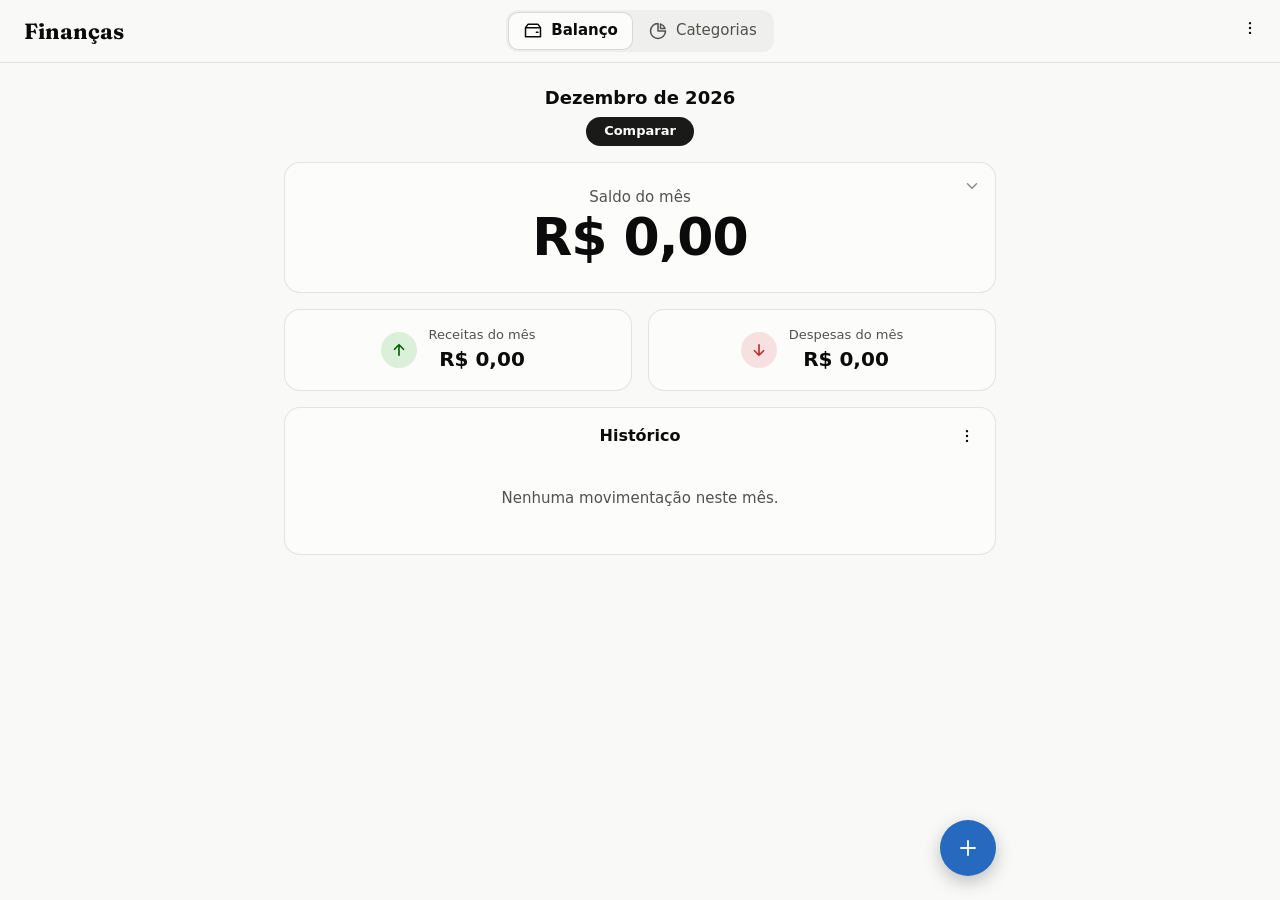
==== commit 9acd2f0b: "Finanças Low Features 1.2 Versão simplificada do app, em branch própria (a main continua na 2.3): - " ====
--- a/index.html
+++ b/index.html
@@ -69,7 +69,7 @@
       <p class="voice-heard" id="txHeard" hidden></p>
       <div class="pay-box" id="txPayBox" hidden></div>
       <label class="field">Valor (R$)
-        <input id="txAmount" inputmode="decimal" autocomplete="off" placeholder="0,00" required>
+        <input id="txAmount" inputmode="numeric" autocomplete="off" placeholder="0,00" required>
       </label>
       <div class="field" id="txCatField">
         <span id="txCatLabel">Categoria</span>
@@ -136,7 +136,6 @@
         <legend>Tipo</legend>
         <label><input type="radio" name="catKind" value="main" checked> Categoria principal</label>
         <label><input type="radio" name="catKind" value="sub"> Subcategoria</label>
-        <label><input type="radio" name="catKind" value="independent"> Categoria independente</label>
       </fieldset>
       <label class="field">Nome
         <input id="catName" maxlength="60" autocomplete="off">
--- a/css/styles.css
+++ b/css/styles.css
@@ -706,3 +706,45 @@
 @media (max-width: 420px) {
   .tile { align-items: center; }
 }
+
+/* Versão dos pais: valor gasto no lugar da barra de orçamento */
+.sub-value { flex: none; font-weight: 600; font-variant-numeric: tabular-nums; color: var(--expense); }
+
+/* Gerenciar sem nenhuma categoria: botão centralizado e aviso curto */
+.panel-actions.is-empty { justify-content: center; }
+.manage-empty { text-align: center; }
+
+/* All Features: nome do mês é o botão (sem setinhas à vista) e abre a faixa de meses para arrastar */
+.month-label-btn {
+  min-width: 160px; padding: 2px 10px; border: 0; border-radius: 10px; background: none;
+  color: inherit; font: inherit; letter-spacing: inherit; cursor: pointer;
+}
+.month-label-btn[aria-expanded="true"] { background: var(--wash); }
+.month-strip {
+  flex-basis: 100%; display: flex; gap: 6px; margin-top: 8px; padding: 8px calc(50% - 56px);
+  overflow-x: auto; scroll-snap-type: x mandatory; overscroll-behavior-x: contain; touch-action: pan-x;
+  background: var(--surface); border: 1px solid var(--border); border-radius: 14px;
+  animation: enter .14s ease-out; cursor: grab; user-select: none;
+}
+.month-chip {
+  flex: none; width: 112px; display: flex; flex-direction: column; align-items: center; gap: 1px; padding: 8px 4px;
+  scroll-snap-align: center; border: 0; border-radius: 10px; background: none; color: var(--ink-2); font: inherit; cursor: pointer;
+}
+.month-chip-name { font-size: 15px; font-weight: 500; }
+.month-chip-year { font-size: 11px; color: var(--muted); }
+.month-chip.selected { background: color-mix(in srgb, var(--accent) 14%, transparent); color: var(--ink); }
+.month-chip.selected .month-chip-name { font-weight: 650; }
+.month-chip.is-current:not(.selected) .month-chip-name { color: var(--accent); }
+
+/* Aba Orçamento: só categorias com orçamento; + para cadastrar nas que faltam */
+.budget-add-wrap { padding: 6px 0 4px 24px; border-top: 1px solid var(--grid); }
+.budget-add-wrap.wide { padding-left: 0; display: flex; flex-direction: column; align-items: center; }
+.budget-add {
+  display: inline-flex; align-items: center; justify-content: center; gap: 6px; min-width: 36px; height: 32px; padding: 0 8px;
+  border: 1px dashed var(--border); border-radius: 999px; background: none; color: var(--accent); font: inherit; font-size: 13px; font-weight: 600; cursor: pointer;
+}
+.budget-add svg { width: 18px; height: 18px; }
+.budget-add.wide { padding: 0 14px; }
+.budget-add[aria-expanded="true"] { background: var(--wash); }
+.budget-pick { width: 100%; margin-top: 8px; }
+.budget-empty { margin: 12px 0; text-align: center; }
